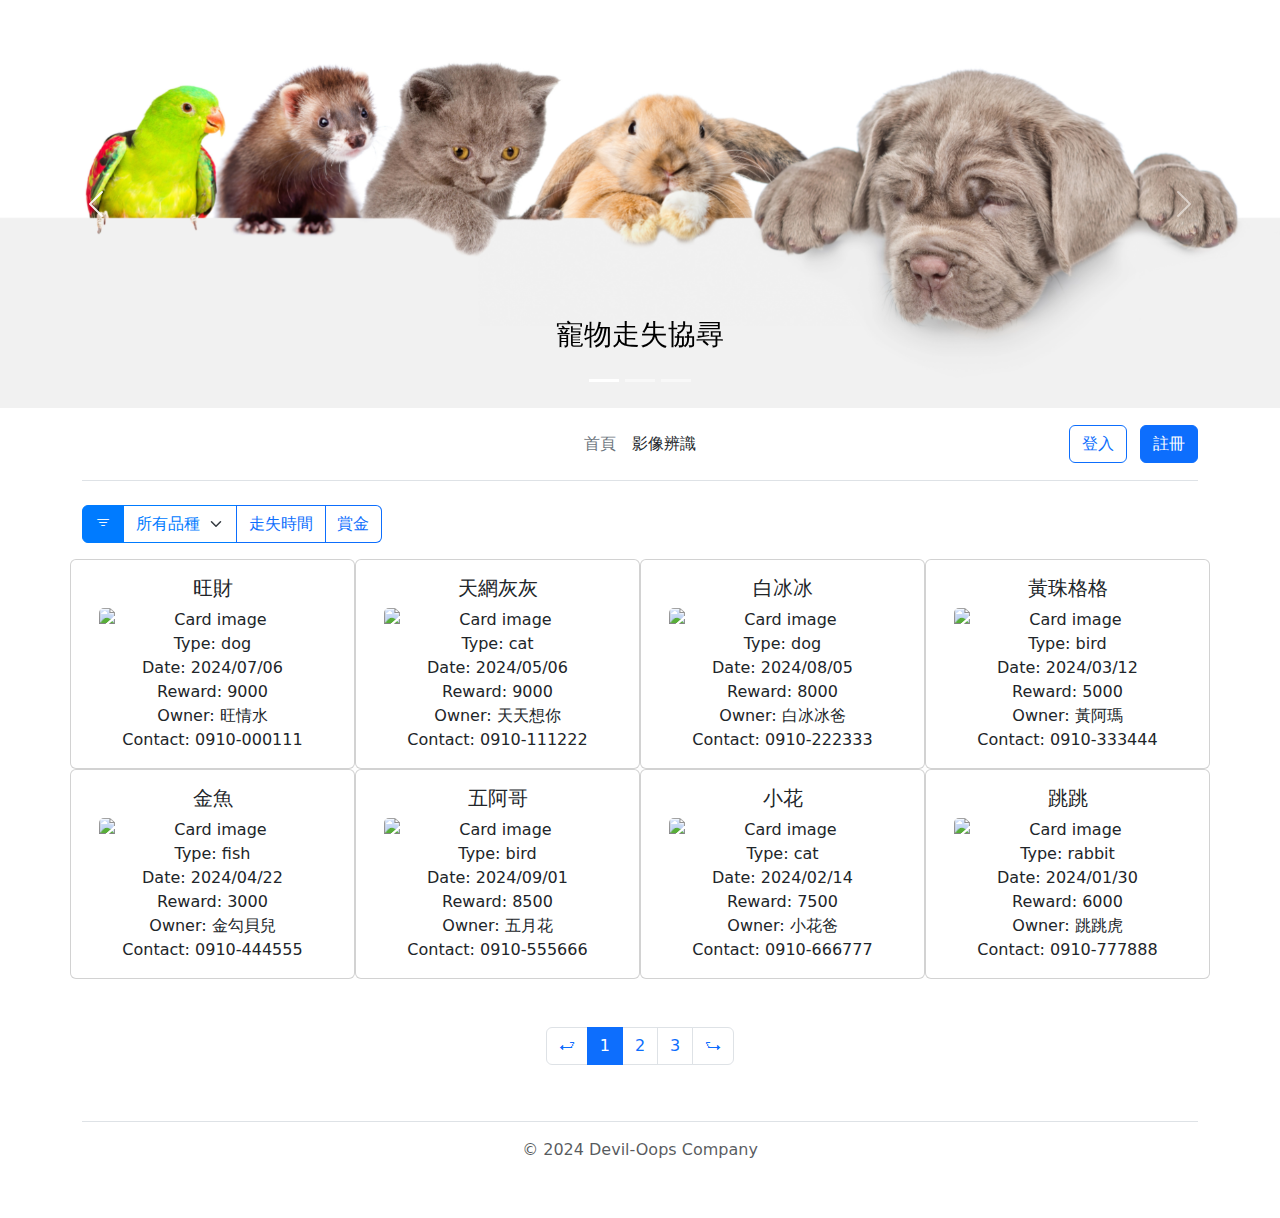
==== web_all/Index.html @ 3e231a5e "add web_petLight" ====
<!DOCTYPE html>
<html lang="en">

<head>
    <meta charset="UTF-8">
    <meta name="viewport" content="width=device-width, initial-scale=1.0">
    <title>寵物登</title>
    <link href="https://cdn.jsdelivr.net/npm/bootstrap@5.3.3/dist/css/bootstrap.min.css" rel="stylesheet">
    <link rel="stylesheet" href="https://cdn.jsdelivr.net/npm/bootstrap-icons@1.3.0/font/bootstrap-icons.css">
    <link rel="stylesheet" href="style.css">
</head>

<body>

    <!-- Carousel -->
    <div id="demo" class="carousel slide" data-bs-ride="carousel">

        <!-- Indicators/dots -->
        <div class="carousel-indicators">
            <button type="button" data-bs-target="#demo" data-bs-slide-to="0" class="active"></button>
            <button type="button" data-bs-target="#demo" data-bs-slide-to="1"></button>
            <button type="button" data-bs-target="#demo" data-bs-slide-to="2"></button>
        </div>

        <!-- The slideshow/carousel -->
        <div class="carousel-inner">
            <div class="carousel-item active">
                <img src="img/bg01.png" alt="Olympics" class="d-block" style="width:100%" height="auto">
                <div class="carousel-caption">
                    <h3 style="color: black;">寵物走失協尋</h3>
                    <p></p>
                </div>
            </div>
            <div class="carousel-item">
                <img src="img/bg02.png" alt="Olympics" class="d-block" style="width:100%" height="auto">
                <div class="carousel-caption">
                    <h3></h3>
                    <p></p>
                </div>
            </div>
            <div class="carousel-item">
                <img src="img/bg03.png" alt="Los Angeles" class="d-block" style="width:100%" height="auto">
                <div class="carousel-caption">
                    <h3></h3>
                    <p></p>
                </div>
            </div>
        </div>

        <!-- Left and right controls/icons -->
        <button class="carousel-control-prev" type="button" data-bs-target="#demo" data-bs-slide="prev">
            <span class="carousel-control-prev-icon"></span>
        </button>
        <button class="carousel-control-next" type="button" data-bs-target="#demo" data-bs-slide="next">
            <span class="carousel-control-next-icon"></span>
        </button>
    </div>

    <!-- NavBar  -->
    <div class="container">
        <header
            class="d-flex flex-wrap align-items-center justify-content-center justify-content-md-between py-3 mb-4 border-bottom">
            <a href="/" class="d-flex align-items-center col-md-3 mb-2 mb-md-0 text-dark text-decoration-none">
                <svg class="bi me-2" width="40" height="32" role="img" aria-label="Bootstrap">
                    <use xlink:href="#bootstrap"></use>
                </svg>
            </a>

            <ul class="nav col-12 col-md-auto mb-2 justify-content-center mb-md-0">
                <li><a href="Index.html" class="nav-link px-2 link-secondary">首頁</a></li>
                <li><a href="ImageRecognition.html" class="nav-link px-2 link-dark">影像辨識</a></li> 
                <li id="uploadLink"><a href="upload.html" class="nav-link px-2 link-dark pri">走失刊登</a></li>
            </ul>




            <div class="col-md-3 text-end">
                <div id="userDropdown" class="dropdown" style="display: none;">
                    <button class="btn btn-secondary dropdown-toggle" type="button" id="dropdownMenuButton" data-bs-toggle="dropdown" aria-expanded="false">
                        <span id="userNameDisplay"></span>，歡迎回來！
                    </button>
                    <ul class="dropdown-menu" aria-labelledby="dropdownMenuButton">
                        <li><a class="dropdown-item" href="#" onclick="logoutUser()">登出</a></li>
                    </ul>
                </div>
            
                <button type="button" class="btn btn-outline-primary me-2" data-bs-toggle="modal" data-bs-target="#loginModal" id="loginButton">登入</button>
                <button type="button" class="btn btn-primary" data-bs-toggle="modal" data-bs-target="#registerModal" id="registerButton">註冊</button>
            </div>
        </header>
    </div>

    <!-- LoginModal   -->
    <div class="modal fade" id="loginModal" tabindex="-1" aria-labelledby="loginModalLabel" aria-hidden="true">
        <div class="modal-dialog">
            <div class="modal-content">
                <div class="modal-header">
                    <h3 class="modal-title" id="loginModalLabel">會員登入</h3>
                    <button type="button" class="btn-close" data-bs-dismiss="modal" aria-label="Close"></button>
                </div>
                <div class="modal-body">
                    <form class="container">
                        <div class="form-floating mt-3">
                            <input type="email" class="form-control" id="floatingInput" placeholder="name@example.com">
                            <label for="floatingInput">
                                <p>帳號：Email address</p>
                            </label>
                            <small id="emailError" class="text-danger"></small> <!-- 用於顯示帳號錯誤訊息 -->
                        </div>
                        <div class="form-floating mt-3">
                            <input type="password" class="form-control" id="floatingPassword" placeholder="Password">
                            <label for="floatingPassword">
                                <p>密碼：Password</p>
                            </label>
                            <small id="passwordError" class="text-danger"></small> <!-- 用於顯示密碼錯誤訊息 -->
                        </div>
                        <div class="checkbox mb-3">

                            <div class="checkbox-flex">
                                <label>
                                    <input type="checkbox" value="remember-me"> 記得我
                                </label>
                            </div>

                            <div class="a-flex">
                                <a href="" style="color: rgb(57, 255, 173);">忘記密碼？</a>
                                <a href="" style="color: rgb(57, 255, 173);">還沒註冊？</a>
                            </div>

                        </div>
                        <button class="w-100 btn btn-lg btn-primary" type="button" onclick="loginUser()">登入</button>
                    </form>
                </div>
            </div>
        </div>
    </div>

    <!-- RegisterModal   -->
    <div class="modal fade" id="registerModal" tabindex="-1" aria-labelledby="registerModalLabel" aria-hidden="true">
        <div class="modal-dialog">
            <div class="modal-content">
                <div class="modal-header">
                    <h3 class="modal-title" id="registerModalLabel">會員註冊</h3>
                    <button type="button" class="btn-close" data-bs-dismiss="modal" aria-label="Close"></button>
                </div>
                <div class="modal-body">
                    <form class="container" id="registerForm">
                        <div class="form-floating mt-3">
                            <input type="text" class="form-control" id="regName" placeholder="輸入姓名">
                            <label for="regName">
                                <p>輸入姓名：</p>
                            </label>
                            <small id="nameError" class="text-danger"></small> <!-- 用於顯示錯誤訊息 -->
                        </div>
                        <div class="form-floating mt-3">
                            <input type="tel" class="form-control" id="regPhone" placeholder="輸入電話">
                            <label for="regPhone">
                                <p>輸入電話：</p>
                            </label>
                            <small id="phoneError" class="text-danger"></small> <!-- 用於顯示錯誤訊息 -->
                        </div>
                        <div class="form-floating mt-3">
                            <input type="email" class="form-control" id="regEmail" placeholder="name@example.com">
                            <label for="regEmail">
                                <p>輸入信箱：Email address</p>
                            </label>
                            <small id="register_emailError" class="text-danger"></small> <!-- 用於顯示錯誤訊息 -->
                        </div>
                        <div class="form-floating mt-3">
                            <input type="password" class="form-control" id="regPassword" placeholder="Password">
                            <label for="regPassword">
                                <p>輸入密碼：Password</p>
                            </label>
                            <small id="register_passwordError" class="text-danger"></small> <!-- 用於顯示錯誤訊息 -->
                        </div>
                    </form>
                </div>
                <div class="modal-footer">
                    <button type="button" class="btn btn-secondary" data-bs-dismiss="modal" onclick="allgone()">重新填寫</button>
                    <button type="button" class="btn btn-primary" onclick="registerUser()">送出</button>
                </div>
            </div>
        </div>
    </div>

    <!-- Sorting Dropdown -->
    <div class="container mt-3">
        <div style="width: 300px;">
            <div class="input-group">
                <span class="input-group-text" style="border: 1px solid #007bff; background-color: #007bff;color: aliceblue;"><i class="bi bi-filter"></i></span>
                <select class="form-select" style="border: 1px solid #007bff;color: #007bff;" onchange="typeSort(this.value)">
                    <option value="name">所有品種</option>
                    <option value="dog">Dog</option>
                    <option value="cat">Cat</option>
                    <option value="other">Other</option>
                </select>
                <button class="btn btn-outline-primary" onclick="dateSort('gold')">走失時間</button>
                <button class="btn btn-outline-primary" style="border-left: white;" onclick="rewardSort('total')">賞金</button>
            </div>

        </div>
    </div>

    <!-- Country introduction -->
    <div class="container mt-3">
        <div id="medals"></div>
        <div id="m"></div>
    </div>

    <!-- Pagination -->
    <div class="container mt-5 ">
        <nav aria-label="...">
            <ul class="pagination justify-content-center">
                <li class="page-item"><a class="page-link" href="#">⮐</a></li>
                <li class="page-item active" aria-current="page">
                    <span class="page-link">1</span>
                </li>
                <li class="page-item"><a class="page-link" href="#">2</a></li>
                <li class="page-item"><a class="page-link" href="#">3</a></li>
                <li class="page-item"><a class="page-link" href="#">⮑</a></li>
            </ul>
        </nav>
    </div>

    <!-- Footer -->
    <div class="container">
        <footer class="py-3 my-4">
            <ul class="nav justify-content-center border-bottom pb-3 mb-3"></ul>
            <p class="text-center text-muted">© 2024 Devil-Oops Company</p>
        </footer>
    </div>

    <script src="sor3.js"></script>
    <script src="user1.js"></script> <!-- 新增的登入註冊的JavaScript檔案 -->
    <script src="https://cdn.jsdelivr.net/npm/bootstrap@5.3.3/dist/js/bootstrap.bundle.min.js"></script>
</body>

</html>
---- web_all/style.css ----
div.checkbox-flex{
    display: flex;
    justify-content: flex-end;
}


div a {
    color: black; /* 默認顏色 */
    text-decoration: none; /* 去掉底線 */
}

a:hover {
    color: blue; /* 懸停時顏色 */
}

a:active {
    color: red; /* 點擊時顏色 */
}


div.img-flex{
    display: flex;
    justify-content: center;
}


/* new */

div.mg-use{
    margin: 10px;
    border: #CD7F32 solid;
}

.button_block {
    margin: 20px;
 
    /*border: 1px solid saddlebrown;*/
}
.gold {
    background-color: #FFD700;
    width: 33.33%;
    padding: 5px;
}

.silver {
    background-color: #C0C0C0;;
    width: 33.33%;
    padding: 5px;
}

.brown {
    background-color: #CD7F32;
    width: 33.33%;
    padding: 5px;
}

.medal_list {
    display: flex;
    justify-content: center;

    border: 1px solid #000;
}
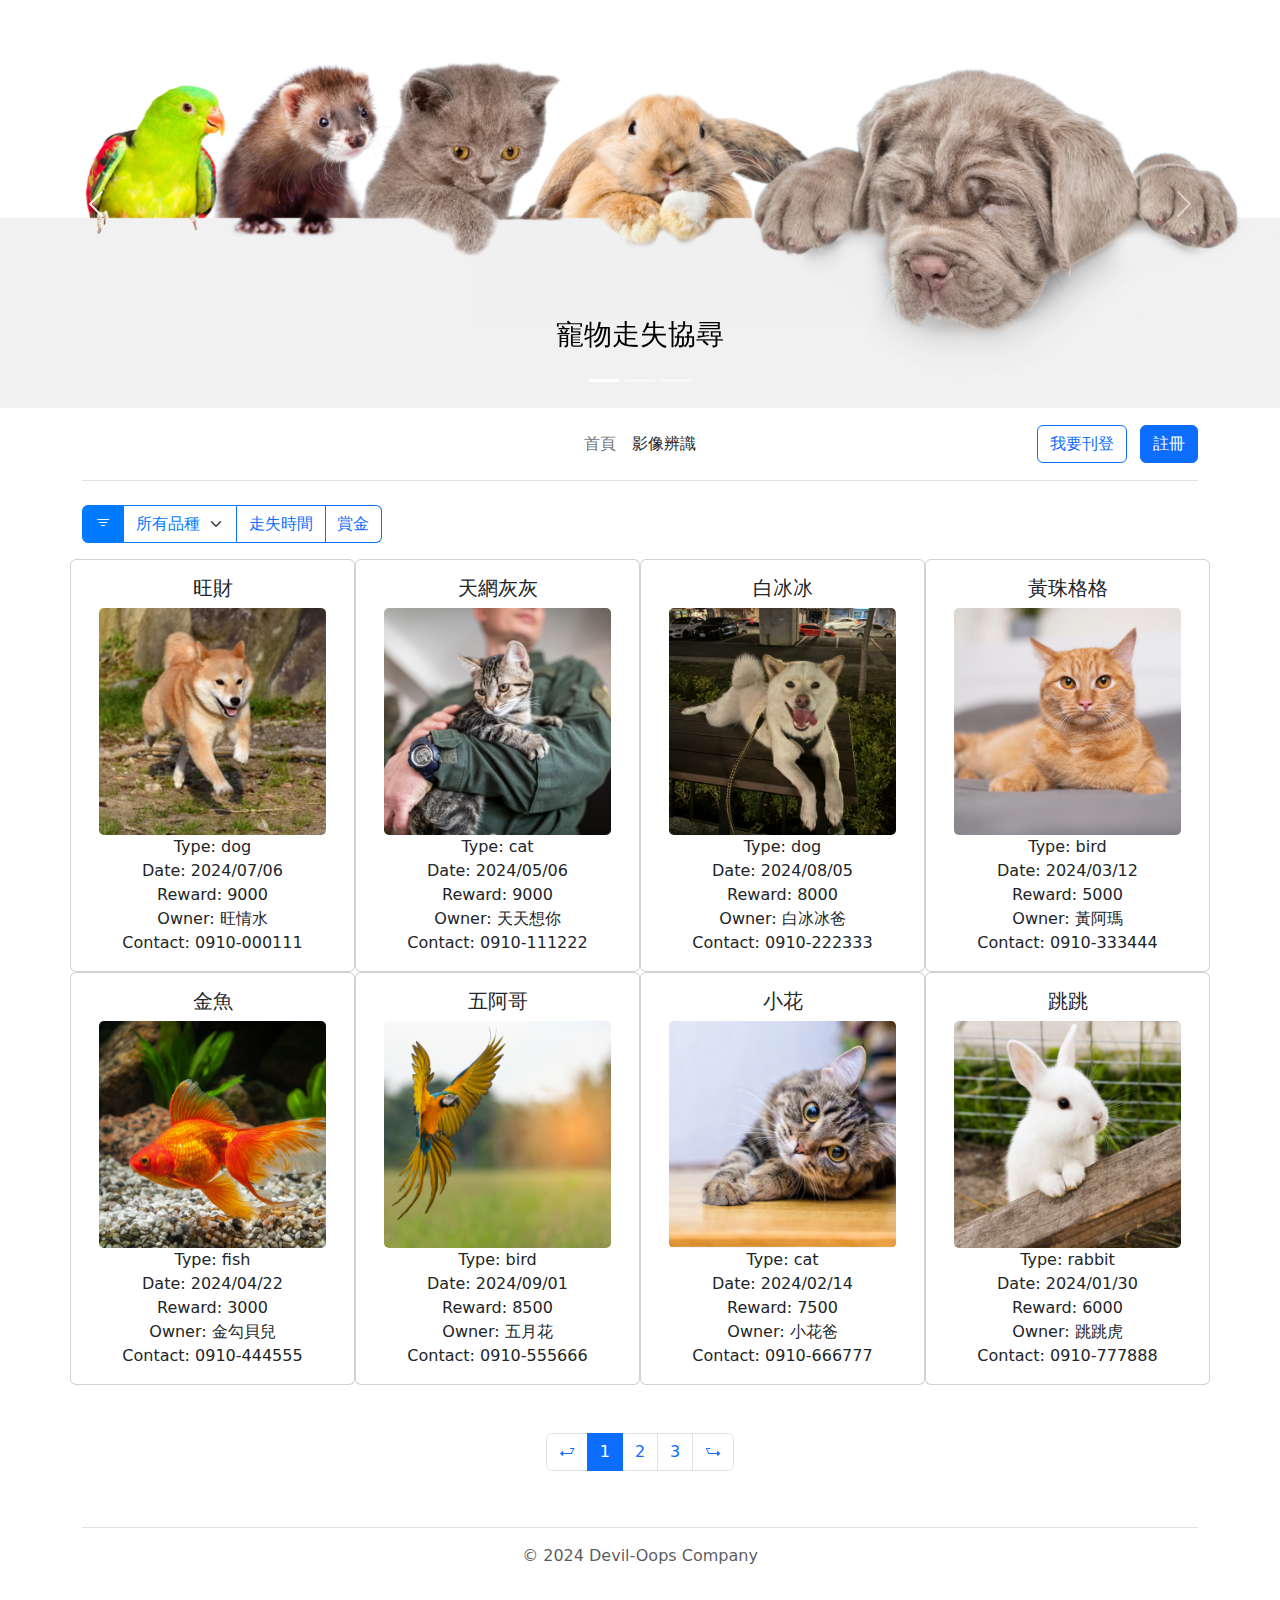
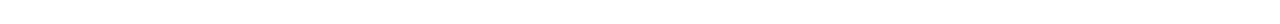
==== commit 2ee8147a: "更新畫面及模組" ====
--- a/web_all/Index.html
+++ b/web_all/Index.html
@@ -68,7 +68,7 @@
 
             <ul class="nav col-12 col-md-auto mb-2 justify-content-center mb-md-0">
                 <li><a href="Index.html" class="nav-link px-2 link-secondary">首頁</a></li>
-                <li><a href="ImageRecognition.html" class="nav-link px-2 link-dark">影像辨識</a></li> 
+                <li><a href="ImageRecognition.html" class="nav-link px-2 link-dark">影像辨識</a></li>
                 <li id="uploadLink"><a href="upload.html" class="nav-link px-2 link-dark pri">走失刊登</a></li>
             </ul>
 
@@ -77,16 +77,19 @@
 
             <div class="col-md-3 text-end">
                 <div id="userDropdown" class="dropdown" style="display: none;">
-                    <button class="btn btn-secondary dropdown-toggle" type="button" id="dropdownMenuButton" data-bs-toggle="dropdown" aria-expanded="false">
+                    <button class="btn btn-secondary dropdown-toggle" type="button" id="dropdownMenuButton"
+                        data-bs-toggle="dropdown" aria-expanded="false">
                         <span id="userNameDisplay"></span>，歡迎回來！
                     </button>
                     <ul class="dropdown-menu" aria-labelledby="dropdownMenuButton">
                         <li><a class="dropdown-item" href="#" onclick="logoutUser()">登出</a></li>
                     </ul>
                 </div>
-            
-                <button type="button" class="btn btn-outline-primary me-2" data-bs-toggle="modal" data-bs-target="#loginModal" id="loginButton">登入</button>
-                <button type="button" class="btn btn-primary" data-bs-toggle="modal" data-bs-target="#registerModal" id="registerButton">註冊</button>
+
+                <button type="button" class="btn btn-outline-primary me-2" data-bs-toggle="modal"
+                    data-bs-target="#loginModal" id="loginButton">我要刊登</button>
+                <button type="button" class="btn btn-primary" data-bs-toggle="modal" data-bs-target="#registerModal"
+                    id="registerButton">註冊</button>
             </div>
         </header>
     </div>
@@ -124,8 +127,8 @@
                             </div>
 
                             <div class="a-flex">
-                                <a href="" style="color: rgb(57, 255, 173);">忘記密碼？</a>
-                                <a href="" style="color: rgb(57, 255, 173);">還沒註冊？</a>
+                                <a href="" style="color: rgb(57, 90, 255);">忘記密碼？</a>
+                                <a href="javascript:void(0);" style="color: rgb(57, 90, 255);" onclick="switchToRegisterModal()">還沒註冊？</a>
                             </div>
 
                         </div>
@@ -177,7 +180,8 @@
                     </form>
                 </div>
                 <div class="modal-footer">
-                    <button type="button" class="btn btn-secondary" data-bs-dismiss="modal" onclick="allgone()">重新填寫</button>
+                    <button type="button" class="btn btn-secondary" data-bs-dismiss="modal"
+                        onclick="allgone()">重新填寫</button>
                     <button type="button" class="btn btn-primary" onclick="registerUser()">送出</button>
                 </div>
             </div>
@@ -188,15 +192,19 @@
     <div class="container mt-3">
         <div style="width: 300px;">
             <div class="input-group">
-                <span class="input-group-text" style="border: 1px solid #007bff; background-color: #007bff;color: aliceblue;"><i class="bi bi-filter"></i></span>
-                <select class="form-select" style="border: 1px solid #007bff;color: #007bff;" onchange="typeSort(this.value)">
+                <span class="input-group-text"
+                    style="border: 1px solid #007bff; background-color: #007bff;color: aliceblue;"><i
+                        class="bi bi-filter"></i></span>
+                <select class="form-select" style="border: 1px solid #007bff;color: #007bff;"
+                    onchange="typeSort(this.value)">
                     <option value="name">所有品種</option>
                     <option value="dog">Dog</option>
                     <option value="cat">Cat</option>
                     <option value="other">Other</option>
                 </select>
                 <button class="btn btn-outline-primary" onclick="dateSort('gold')">走失時間</button>
-                <button class="btn btn-outline-primary" style="border-left: white;" onclick="rewardSort('total')">賞金</button>
+                <button class="btn btn-outline-primary" style="border-left: white;"
+                    onclick="rewardSort('total')">賞金</button>
             </div>
 
         </div>
